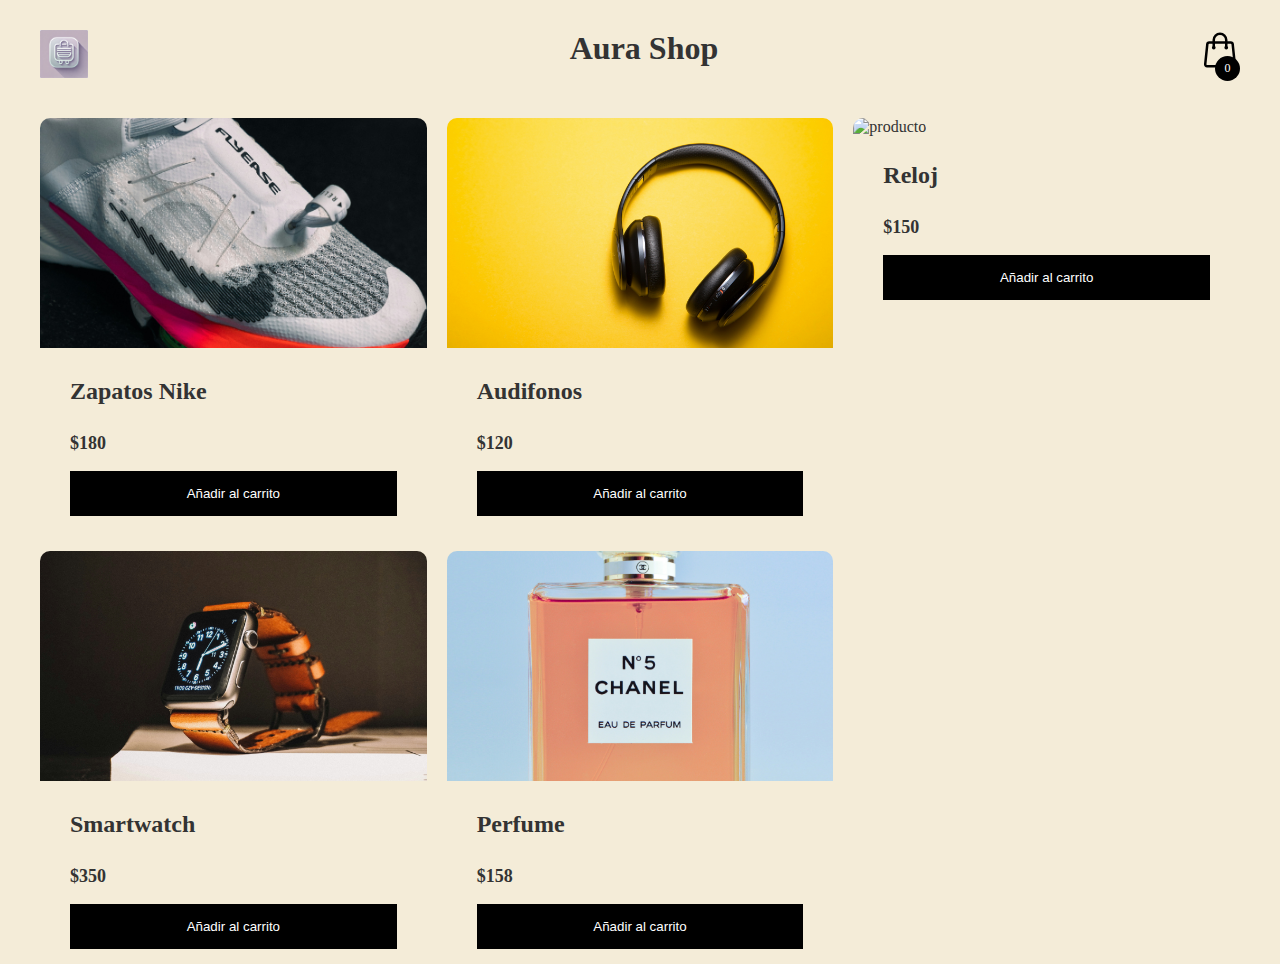
==== index.html @ 964246ea "primer commit" ====
<!DOCTYPE html>
<html lang="en">
	<head>
		<meta charset="UTF-8" />
		<meta http-equiv="X-UA-Compatible" content="IE=edge" />
		<meta
			name="viewport"
			content="width=device-width, initial-scale=1.0"
		/>
		<title>Aura Shop</title>
		<link class="logo-p" rel="icon" type="image/png" href="./assets/logo-r.png">
		<link rel="stylesheet" href="./css/style.css" />
	</head>
	<body>
		<header>
			<img class="logo" src="./assets/logo.webp" alt="Logo de la tienda">
			<h1>Aura Shop</h1>

			<div class="container-icon">
				<div class="container-cart-icon">
					<svg
						xmlns="http://www.w3.org/2000/svg"
						fill="none"
						viewBox="0 0 24 24"
						stroke-width="1.5"
						stroke="currentColor"
						class="icon-cart"
					>
						<path
							stroke-linecap="round"
							stroke-linejoin="round"
							d="M15.75 10.5V6a3.75 3.75 0 10-7.5 0v4.5m11.356-1.993l1.263 12c.07.665-.45 1.243-1.119 1.243H4.25a1.125 1.125 0 01-1.12-1.243l1.264-12A1.125 1.125 0 015.513 7.5h12.974c.576 0 1.059.435 1.119 1.007zM8.625 10.5a.375.375 0 11-.75 0 .375.375 0 01.75 0zm7.5 0a.375.375 0 11-.75 0 .375.375 0 01.75 0z"
						/>
					</svg>
					<div class="count-products">
						<span id="contador-productos">0</span>
					</div>
				</div>

				<div class="container-cart-products hidden-cart">
					<div class="row-product hidden">
						<div class="cart-product">
							<div class="info-cart-product">
								<span class="cantidad-producto-carrito">1</span>
								<p class="titulo-producto-carrito">Zapatos Nike</p>
								<span class="precio-producto-carrito">$80</span>
							</div>
							<svg
								xmlns="http://www.w3.org/2000/svg"
								fill="none"
								viewBox="0 0 24 24"
								stroke-width="1.5"
								stroke="currentColor"
								class="icon-close"
							>
								<path
									stroke-linecap="round"
									stroke-linejoin="round"
									d="M6 18L18 6M6 6l12 12"
								/>
							</svg>
						</div>
					</div>

					<div class="cart-total hidden">
						<h3>Total:</h3>
						<span class="total-pagar">$200</span>
					</div>
					<p class="cart-empty">El carrito está vacío</p>
				</div>
			</div>
		</header>
		<div class="container-items">
			<div class="item">
				<figure>
					<img
						src="./assets/z-nike.jpg"
						alt="producto"
					/>
				</figure>
				<div class="info-product">
					<h2>Zapatos Nike</h2>
					<p class="price">$180</p>
					<button class="btn-add-cart">Añadir al carrito</button>
				</div>
			</div>
			<div class="item">
				<figure>
					<img
						src="./assets/auris.jpg"
						alt="producto"
					/>
				</figure>
				<div class="info-product">
					<h2>Audifonos</h2>
					<p class="price">$120</p>
					<button class="btn-add-cart">Añadir al carrito</button>
				</div>
			</div>
			<div class="item">
				<figure>
					<img
						src="./assets/reloj.jpg"
						alt="producto"
					/>
				</figure>
				<div class="info-product">
					<h2>Reloj</h2>
					<p class="price">$150</p>
					<button class="btn-add-cart">Añadir al carrito</button>
				</div>
			</div>
			<div class="item">
				<figure>
					<img
						src="./assets/smart-w.jpg"
						alt="producto"
					/>
				</figure>
				<div class="info-product">
					<h2>Smartwatch</h2>
					<p class="price">$350</p>
					<button class="btn-add-cart">Añadir al carrito</button>
				</div>
			</div>
			<div class="item">
				<figure>
					<img
						src="./assets/perfume.jpg"
						alt="producto"
					/>
				</figure>
				<div class="info-product">
					<h2>Perfume</h2>
					<p class="price">$158</p>
					<button class="btn-add-cart">Añadir al carrito</button>
				</div>
			</div>
		</div>

		<script src="./js/index.js"></script>
	</body>
</html>
---- css/style.css ----
/* Globales */
*::after,
*::before,
*{
    margin: 0;
    padding: 0;
    box-sizing: border-box;
}

body{
    margin: 0 auto;
    max-width: 1200px;
    font-family: 'Lato';
    color: #333;
    background-color: #f4ecd8;
}

.icon-cart{
    width: 40px;
    height: 40px;
    stroke: #000;
}

.icon-cart:hover{
    cursor: pointer;
}

img{
    max-width: 100%;
}

/* Header */
header{
    display: flex;
    justify-content: space-between;
    padding: 30px 0 40px 0;
}
.logo{
    width: 48px;
    height: 48px;
    object-fit: contain;
}
.container-icon{
    position: relative;
}

.count-products{
    position: absolute;
    top: 55%;
    right: 0;

    background-color: #000;
    color: #fff;
    width: 25px;
    height: 25px;

    display: flex;
    justify-content: center;
    align-items: center;
    border-radius: 50%;
}

#contador-productos{
    font-size: 12px;
}

.container-cart-products{
    position: absolute;
    top: 50px;
    right: 0;

    background-color: #fff;
    width: 400px;
    z-index: 1;
    box-shadow: 0 10px 20px rgba(0, 0, 0, 0.20);
    border-radius: 10px;
    
}

.cart-product{
    display: flex;
    align-items: center;
    justify-content: space-between;
    padding: 30px;

    border-bottom: 1px solid rgba(0, 0, 0, 0.20);

}

.info-cart-product{
    display: flex;
    justify-content: space-between;
    flex: 0.8;
}

.titulo-producto-carrito{
    font-size: 20px;
}

.precio-producto-carrito{
    font-weight: 700;
    font-size: 20px;
    margin-left: 10px;
}

.cantidad-producto-carrito{
    font-weight: 400;
    font-size: 20px;
}

.icon-close{
    width: 25px;
    height: 25px;
}

.icon-close:hover{
    stroke: red;
    cursor: pointer;
}

.cart-total{
    display: flex;
    justify-content: center;
    align-items: center;
    padding: 20px 0;
    gap: 20px;
}

.cart-total h3{
    font-size: 20px;
    font-weight: 700;
}

.total-pagar{
    font-size: 20px;
    font-weight: 900;
}

.hidden-cart{
    display: none;
}




/* Main */
.container-items{
    display: grid;
    grid-template-columns: repeat(3, 1fr);
    gap: 20px;
}

.item{
    border-radius: 10px;
}

.item:hover{
    box-shadow: 0 10px 20px rgba(0, 0, 0, 0.20);
}

.item img{
    width: 100%;
    height: 230px;
    object-fit: cover;
    border-radius: 10px 10px 0 0;
    transition: all .5s;
}

.item figure{
    overflow: hidden;
}

.item:hover img{
    transform: scale(1.2);
}

.info-product{
    padding: 15px 30px;
    line-height: 2;
    display: flex;
    flex-direction: column;
    gap: 10px;
}

.price{
    font-size: 18px;
    font-weight: 900;
}

.info-product button{
    border: none;
    background: none;
    background-color: #000;
    color: #fff;
    padding: 15px 10px;
    cursor: pointer;
}

.cart-empty{
    padding: 20px;
    text-align: center;
}


.hidden{
    display: none;
}
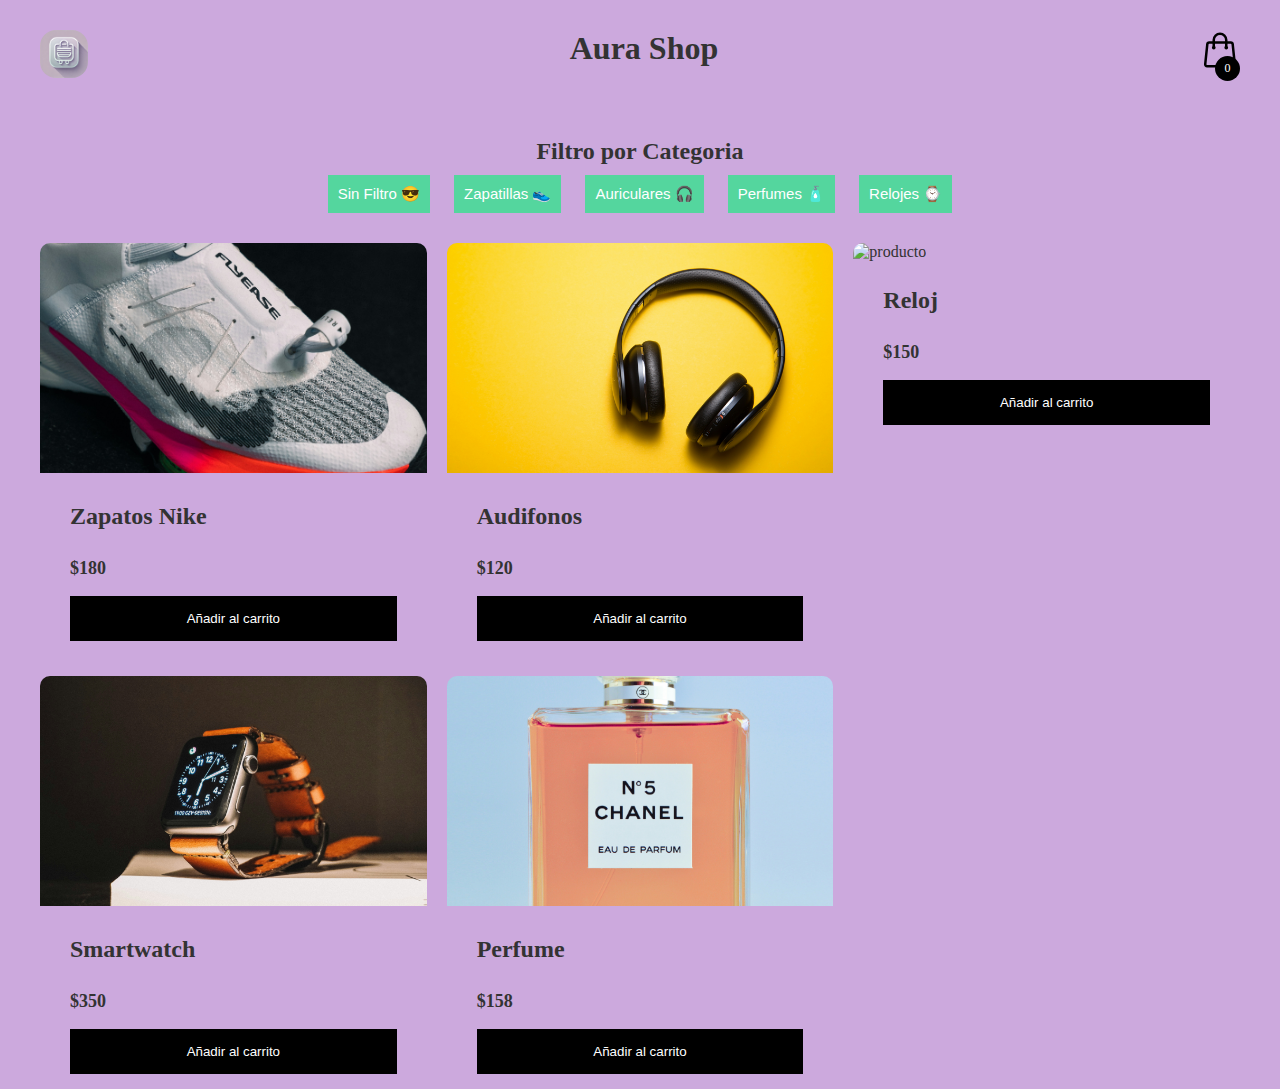
==== commit 32cf5f38: "mi primer commit" ====
--- a/index.html
+++ b/index.html
@@ -41,9 +41,9 @@
 					<div class="row-product hidden">
 						<div class="cart-product">
 							<div class="info-cart-product">
-								<span class="cantidad-producto-carrito">1</span>
-								<p class="titulo-producto-carrito">Zapatos Nike</p>
-								<span class="precio-producto-carrito">$80</span>
+								<span class="cantidad-producto-carrito"></span>
+								<p class="titulo-producto-carrito"></p>
+								<span class="precio-producto-carrito">$</span>
 							</div>
 							<svg
 								xmlns="http://www.w3.org/2000/svg"
@@ -66,12 +66,21 @@
 						<h3>Total:</h3>
 						<span class="total-pagar">$200</span>
 					</div>
+					<button id="comprarBtn" class="btn-comprar">Comprar</button>
 					<p class="cart-empty">El carrito está vacío</p>
 				</div>
 			</div>
 		</header>
+		<div class="filtro">
+			<h2>Filtro por Categoria</h2>
+			<button id="todosBtn" class="emoji-button">Sin Filtro 😎</button>
+			<button id="zapasBtn" class="emoji-button">Zapatillas 👟</button>
+			<button id="aurisBtn" class="emoji-button">Auriculares 🎧</button>
+			<button id="perfumeBtn" class="emoji-button">Perfumes 🧴</button>
+			<button id="relojBtn" class="emoji-button">Relojes ⌚</button>
+		</div>
 		<div class="container-items">
-			<div class="item">
+			<div class="item" id="zapas">
 				<figure>
 					<img
 						src="./assets/z-nike.jpg"
@@ -84,7 +93,7 @@
 					<button class="btn-add-cart">Añadir al carrito</button>
 				</div>
 			</div>
-			<div class="item">
+			<div class="item" id="auriculares">
 				<figure>
 					<img
 						src="./assets/auris.jpg"
@@ -97,7 +106,7 @@
 					<button class="btn-add-cart">Añadir al carrito</button>
 				</div>
 			</div>
-			<div class="item">
+			<div class="item" id="relojes">
 				<figure>
 					<img
 						src="./assets/reloj.jpg"
@@ -110,7 +119,7 @@
 					<button class="btn-add-cart">Añadir al carrito</button>
 				</div>
 			</div>
-			<div class="item">
+			<div class="item" id="smartw">
 				<figure>
 					<img
 						src="./assets/smart-w.jpg"
@@ -123,12 +132,12 @@
 					<button class="btn-add-cart">Añadir al carrito</button>
 				</div>
 			</div>
-			<div class="item">
+			<div class="item" id="perfume">
 				<figure>
 					<img
 						src="./assets/perfume.jpg"
 						alt="producto"
-					/>
+					/>	
 				</figure>
 				<div class="info-product">
 					<h2>Perfume</h2>
--- a/css/style.css
+++ b/css/style.css
@@ -12,9 +12,11 @@
     max-width: 1200px;
     font-family: 'Lato';
     color: #333;
-    background-color: #f4ecd8;
-}
-
+    background-color: #CCA9DD;
+}
+.figure{
+    border-radius: 8px;
+}
 .icon-cart{
     width: 40px;
     height: 40px;
@@ -39,6 +41,7 @@
     width: 48px;
     height: 48px;
     object-fit: contain;
+    border-radius: 16px;
 }
 .container-icon{
     position: relative;
@@ -149,11 +152,6 @@
     grid-template-columns: repeat(3, 1fr);
     gap: 20px;
 }
-
-.item{
-    border-radius: 10px;
-}
-
 .item:hover{
     box-shadow: 0 10px 20px rgba(0, 0, 0, 0.20);
 }
@@ -195,13 +193,50 @@
     padding: 15px 10px;
     cursor: pointer;
 }
-
 .cart-empty{
     padding: 20px;
     text-align: center;
 }
-
-
 .hidden{
     display: none;
+}
+.filtro{
+    text-align: center;
+    padding: 20px;
+}
+.emoji-button{
+    background-color: #54d69e;
+    color: white;
+    font-size: 15px;
+    border: none;
+    outline: none;
+    padding: 10px;
+    margin: 10px;
+}
+.emoji-button:hover{
+    background-color: #17a366;
+    cursor: pointer;
+}
+.btn-comprar {
+    display: block;
+    margin: 10px auto;
+    padding: 10px 20px;
+    background-color: #4CAF50; 
+    color: white;
+    border: none;
+    border-radius: 5px;
+    cursor: pointer;
+    font-size: 16px;
+    text-align: center;
+}
+
+.btn-comprar:hover {
+    background-color: #218838;
+}
+.hidden {
+    display: none;
+}
+.cart-total {
+    display: flex;
+    justify-content: center;
 }